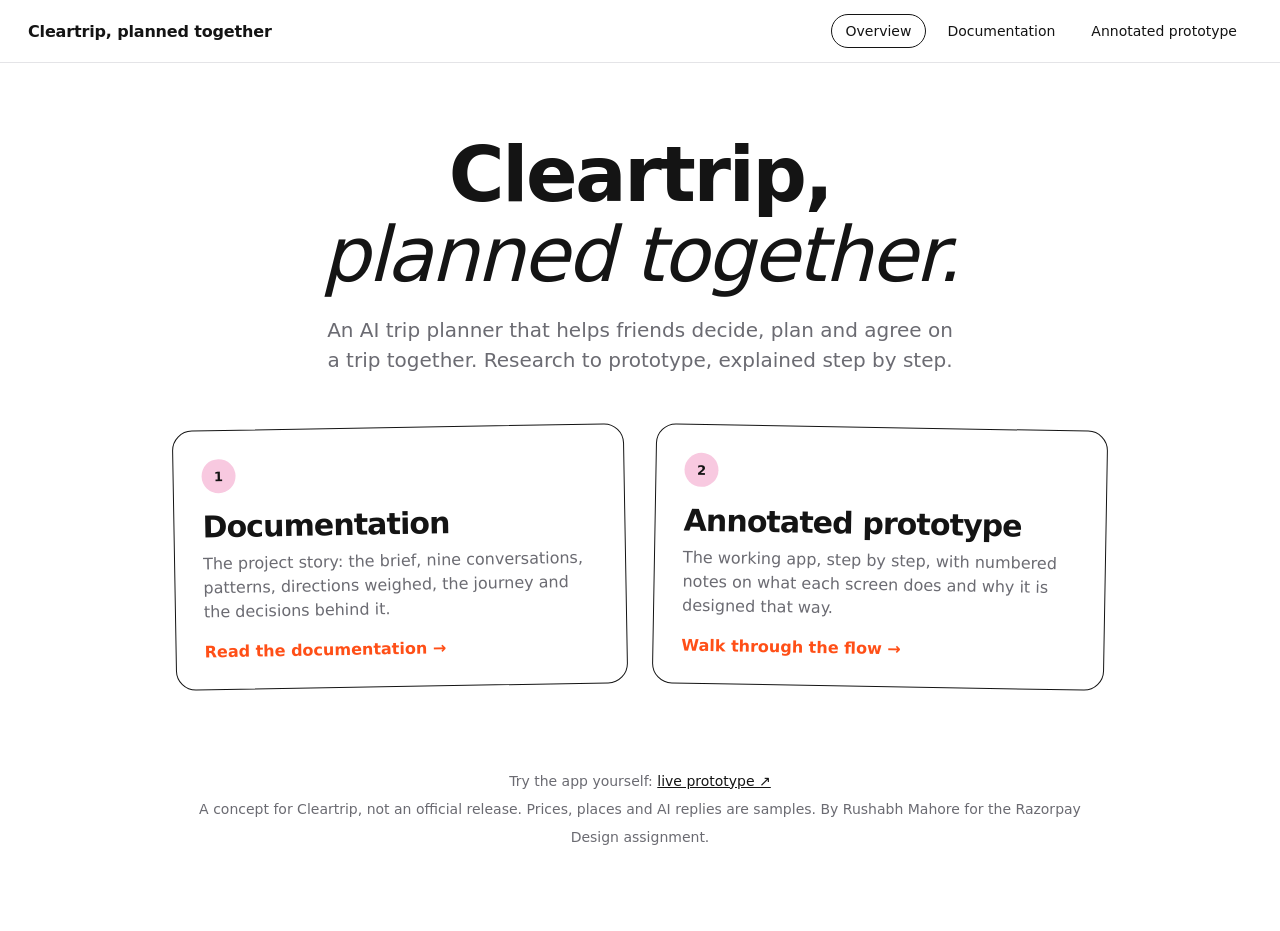
==== index.html @ 8ec3cefd "Presentation: documentation and annotated prototype Co-Authored-By: Claude Sonnet 5.5 <noreply@anthr" ====
<!doctype html>
<html lang="en"><head><meta charset="utf-8"><meta name="viewport" content="width=device-width,initial-scale=1">
<title>Cleartrip, planned together · Presentation</title><link rel="stylesheet" href="style.css"></head>
<body>
<header class="top"><b>Cleartrip, planned together</b><nav><a class="on" href="index.html">Overview</a><a href="docs.html">Documentation</a><a href="prototype.html">Annotated prototype</a></nav></header>
<section class="hero"><h1>Cleartrip,<em>planned together.</em></h1>
<p>An AI trip planner that helps friends decide, plan and agree on a trip together. Research to prototype, explained step by step.</p></section>
<section class="cards">
<a class="card" href="docs.html"><span class="n">1</span><h2>Documentation</h2><p>The project story: the brief, nine conversations, patterns, directions weighed, the journey and the decisions behind it.</p><span class="go">Read the documentation →</span></a>
<a class="card" href="prototype.html"><span class="n">2</span><h2>Annotated prototype</h2><p>The working app, step by step, with numbered notes on what each screen does and why it is designed that way.</p><span class="go">Walk through the flow →</span></a>
</section>
<p class="links">Try the app yourself: <a href="https://rushabhm-blip.github.io/Cleartrip_ai_agent/">live prototype ↗</a><br>A concept for Cleartrip, not an official release. Prices, places and AI replies are samples. By Rushabh Mahore for the Razorpay Design assignment.</p>
</body></html>
---- style.css ----
:root{--ink:#141414;--grey:#6b6b72;--line:#e4e4e7;--orange:#ff4f17;--peach:#ffe1d4;--pink:#f8c9e0;--cream:#fff7f0}
*{box-sizing:border-box}html{scroll-behavior:smooth}
body{margin:0;font-family:"Google Sans","Google Sans Flex","Inter",system-ui,-apple-system,Segoe UI,Roboto,sans-serif;color:var(--ink);background:#fff;-webkit-font-smoothing:antialiased}
a{color:inherit}
.top{display:flex;align-items:center;justify-content:space-between;gap:16px;padding:14px 28px;border-bottom:1px solid var(--line);position:sticky;top:0;background:rgba(255,255,255,.92);backdrop-filter:blur(8px);z-index:20}
.top b{font-weight:700;letter-spacing:-.01em}.top nav{display:flex;gap:6px;flex-wrap:wrap}
.top nav a{text-decoration:none;font-size:14px;font-weight:500;padding:8px 14px;border-radius:99px;border:1px solid transparent}
.top nav a:hover{background:var(--cream)}.top nav a.on{border-color:var(--ink)}
h1,h2{letter-spacing:-.03em;margin:0}
em{font-style:italic;font-weight:300}
.hero{max-width:980px;margin:0 auto;padding:72px 24px 24px;text-align:center}
.hero h1{font-size:clamp(40px,7vw,76px);line-height:1.05;font-weight:700}.hero h1 em{display:block}
.hero p{font-size:20px;font-weight:300;color:var(--grey);max-width:640px;margin:20px auto 0;line-height:1.5}
.cards{max-width:980px;margin:28px auto 80px;padding:0 24px;display:grid;grid-template-columns:1fr 1fr;gap:28px}
.card{display:block;text-decoration:none;border:1.3px solid var(--ink);border-radius:20px;padding:28px;background:#fff;transition:transform .2s}
.card:nth-child(1){transform:rotate(-1deg)}.card:nth-child(2){transform:rotate(1deg)}.card:hover{transform:rotate(0) translateY(-4px)}
.card .n{display:inline-grid;place-items:center;width:34px;height:34px;border-radius:50%;background:var(--pink);font-weight:700;font-size:13px}
.card h2{font-size:30px;margin:16px 0 8px}.card p{margin:0;color:var(--grey);font-weight:300;line-height:1.5}
.card .go{display:inline-block;margin-top:18px;font-weight:600;color:var(--orange)}
.links{max-width:980px;margin:0 auto 80px;padding:0 24px;text-align:center;color:var(--grey);font-size:14px;line-height:2}
.links a{color:var(--ink);font-weight:500}
@media(max-width:700px){.cards{grid-template-columns:1fr}}
/* docs */
.docs{max-width:1198px;margin:0 auto}.docs img{display:block;width:100%;height:auto}
.toc{position:fixed;right:18px;top:80px;display:flex;flex-direction:column;gap:6px;z-index:10}
.toc a{width:12px;height:12px;border-radius:50%;background:var(--line);text-decoration:none;font-size:0;position:relative}
.toc a:hover{background:var(--orange)}.toc a:hover::after{content:attr(data-t);position:absolute;right:20px;top:-6px;background:var(--ink);color:#fff;font-size:12px;padding:4px 10px;border-radius:99px;white-space:nowrap}
@media(max-width:1300px){.toc{display:none}}
/* prototype */
.pp{display:grid;grid-template-columns:230px minmax(0,1fr) 340px;gap:0;min-height:calc(100vh - 57px)}
.rail{border-right:1px solid var(--line);padding:18px 12px;position:sticky;top:57px;align-self:start;max-height:calc(100vh - 57px);overflow:auto}
.rail h3{font-size:11px;letter-spacing:.14em;color:var(--grey);margin:16px 10px 8px;font-weight:600}.rail h3:first-child{margin-top:0}
.rail button{display:flex;gap:10px;align-items:center;width:100%;text-align:left;background:none;border:0;font:inherit;font-size:14px;padding:8px 10px;border-radius:10px;cursor:pointer;color:var(--ink)}
.rail button i{font-style:normal;display:grid;place-items:center;flex:0 0 24px;height:24px;border-radius:50%;background:var(--line);font-size:11px;font-weight:700}
.rail button:hover{background:var(--cream)}.rail button.on{background:var(--peach)}.rail button.on i{background:var(--pink)}
.stagewrap{padding:20px 22px 60px;background:#fafafa;min-width:0}
.bar{display:flex;align-items:center;gap:10px;margin-bottom:14px;flex-wrap:wrap}
.bar .seg{display:inline-flex;border:1px solid var(--line);border-radius:99px;overflow:hidden;background:#fff}
.bar .seg button{border:0;background:none;font:inherit;font-size:13px;padding:7px 14px;cursor:pointer}.bar .seg button.on{background:var(--ink);color:#fff}
.bar a{font-size:13px;font-weight:600;color:var(--orange);text-decoration:none;margin-left:auto}
.stage{position:relative;background:#fff;border:1px solid var(--line);border-radius:14px;overflow:hidden;box-shadow:0 14px 36px -14px rgba(0,0,0,.18);margin:0 auto}
.stage .scaler{position:absolute;left:0;top:0;transform-origin:0 0}
.stage iframe{border:0;display:block;background:#fff}
.pins{position:absolute;left:0;top:0;pointer-events:none}
.pin{position:absolute;pointer-events:auto;transform:translate(-50%,-50%);width:36px;height:36px;border-radius:50%;background:var(--pink);border:3px solid #fff;box-shadow:0 2px 8px rgba(0,0,0,.25);font:700 15px/30px inherit;font-family:inherit;text-align:center;cursor:pointer;color:var(--ink)}
.pin.on{background:var(--orange);color:#fff}
.notes{border-left:1px solid var(--line);padding:22px 22px 60px;position:sticky;top:57px;align-self:start;max-height:calc(100vh - 57px);overflow:auto}
.tag{display:inline-block;font-size:11px;font-weight:700;letter-spacing:.12em;padding:5px 11px;border-radius:99px;background:var(--cream);color:#b4421b}
.notes h2{font-size:27px;line-height:1.15;margin:12px 0 14px}
.notes h4{font-size:11px;letter-spacing:.14em;color:var(--grey);margin:20px 0 6px;font-weight:600}
.notes p{margin:0;font-size:15.5px;line-height:1.55;font-weight:300}
.notes ol{list-style:none;margin:0;padding:0}.notes ol li{display:flex;gap:10px;align-items:flex-start;padding:9px 10px;border-radius:12px;font-size:14.5px;line-height:1.45;font-weight:300;cursor:pointer}
.notes ol li b{flex:0 0 26px;height:26px;border-radius:50%;background:var(--pink);display:grid;place-items:center;font-size:12px;font-weight:700}
.notes ol li.on{background:var(--cream)}.notes ol li.on b{background:var(--orange);color:#fff}
.nav2{display:flex;gap:8px;margin-top:26px}.nav2 button{flex:1;font:inherit;font-weight:600;padding:11px;border-radius:12px;border:1px solid var(--ink);background:#fff;cursor:pointer}
.nav2 button.p{background:var(--ink);color:#fff}
.hint{font-size:12.5px;color:var(--grey);margin-top:14px;line-height:1.5}
@media(max-width:1180px){.pp{grid-template-columns:1fr}.rail,.notes{position:static;max-height:none;border:0}.rail{display:flex;flex-wrap:wrap;gap:6px;border-bottom:1px solid var(--line)}.rail h3{display:none}.rail button{width:auto}}
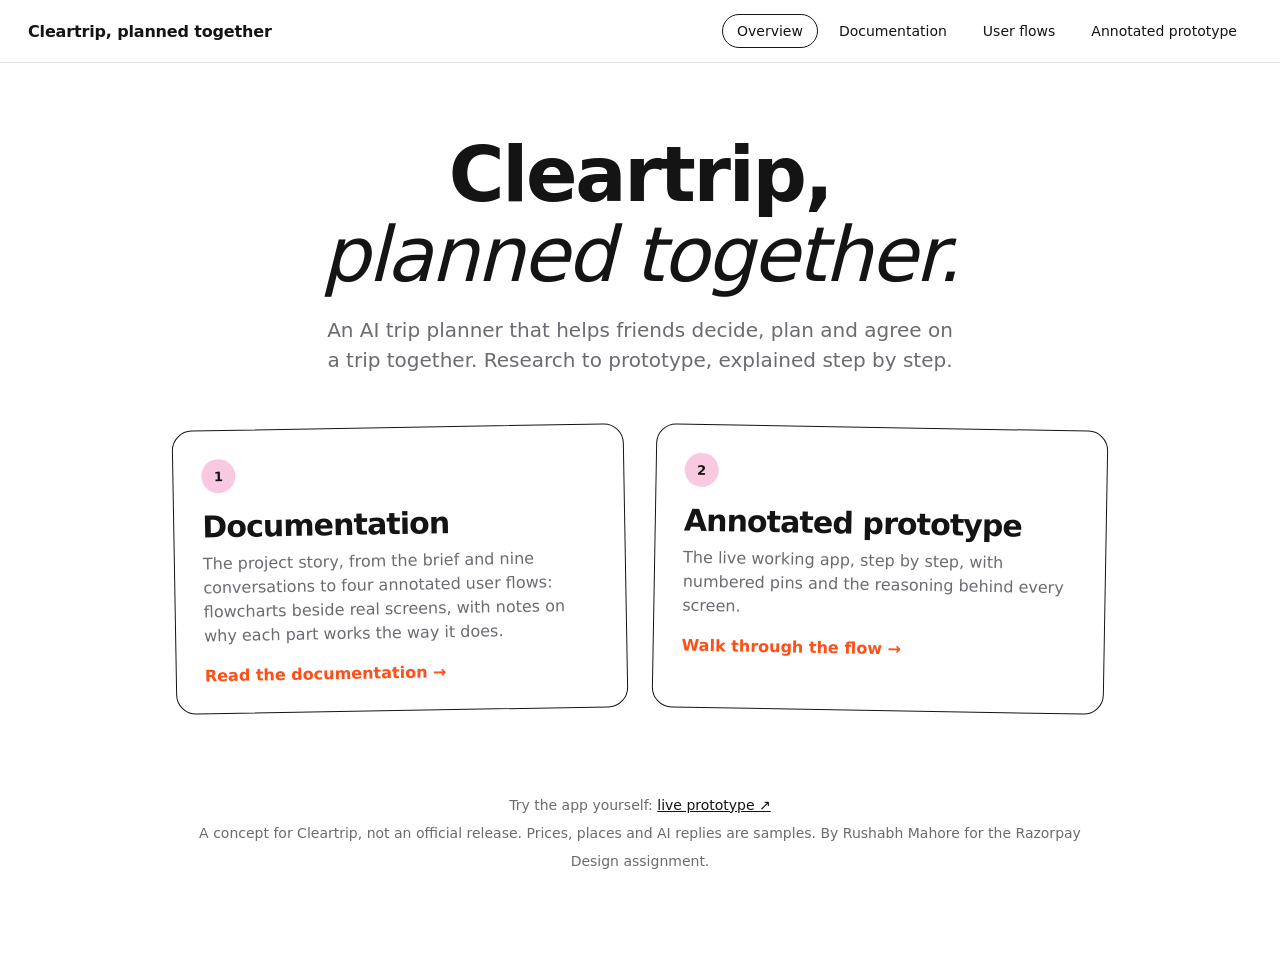
==== commit 61f3fb14: "Add annotated user flows in the documentation; renumber sections Co-Authored-By: Claude Sonnet 5.5 <" ====
--- a/index.html
+++ b/index.html
@@ -2,12 +2,12 @@
 <html lang="en"><head><meta charset="utf-8"><meta name="viewport" content="width=device-width,initial-scale=1">
 <title>Cleartrip, planned together · Presentation</title><link rel="stylesheet" href="style.css"></head>
 <body>
-<header class="top"><b>Cleartrip, planned together</b><nav><a class="on" href="index.html">Overview</a><a href="docs.html">Documentation</a><a href="prototype.html">Annotated prototype</a></nav></header>
+<header class="top"><b>Cleartrip, planned together</b><nav><a class="on" href="index.html">Overview</a><a href="docs.html">Documentation</a><a href="docs.html#09-plan-together">User flows</a><a href="prototype.html">Annotated prototype</a></nav></header>
 <section class="hero"><h1>Cleartrip,<em>planned together.</em></h1>
 <p>An AI trip planner that helps friends decide, plan and agree on a trip together. Research to prototype, explained step by step.</p></section>
 <section class="cards">
-<a class="card" href="docs.html"><span class="n">1</span><h2>Documentation</h2><p>The project story: the brief, nine conversations, patterns, directions weighed, the journey and the decisions behind it.</p><span class="go">Read the documentation →</span></a>
-<a class="card" href="prototype.html"><span class="n">2</span><h2>Annotated prototype</h2><p>The working app, step by step, with numbered notes on what each screen does and why it is designed that way.</p><span class="go">Walk through the flow →</span></a>
+<a class="card" href="docs.html"><span class="n">1</span><h2>Documentation</h2><p>The project story, from the brief and nine conversations to four annotated user flows: flowcharts beside real screens, with notes on why each part works the way it does.</p><span class="go">Read the documentation →</span></a>
+<a class="card" href="prototype.html"><span class="n">2</span><h2>Annotated prototype</h2><p>The live working app, step by step, with numbered pins and the reasoning behind every screen.</p><span class="go">Walk through the flow →</span></a>
 </section>
 <p class="links">Try the app yourself: <a href="https://rushabhm-blip.github.io/Cleartrip_ai_agent/">live prototype ↗</a><br>A concept for Cleartrip, not an official release. Prices, places and AI replies are samples. By Rushabh Mahore for the Razorpay Design assignment.</p>
 </body></html>
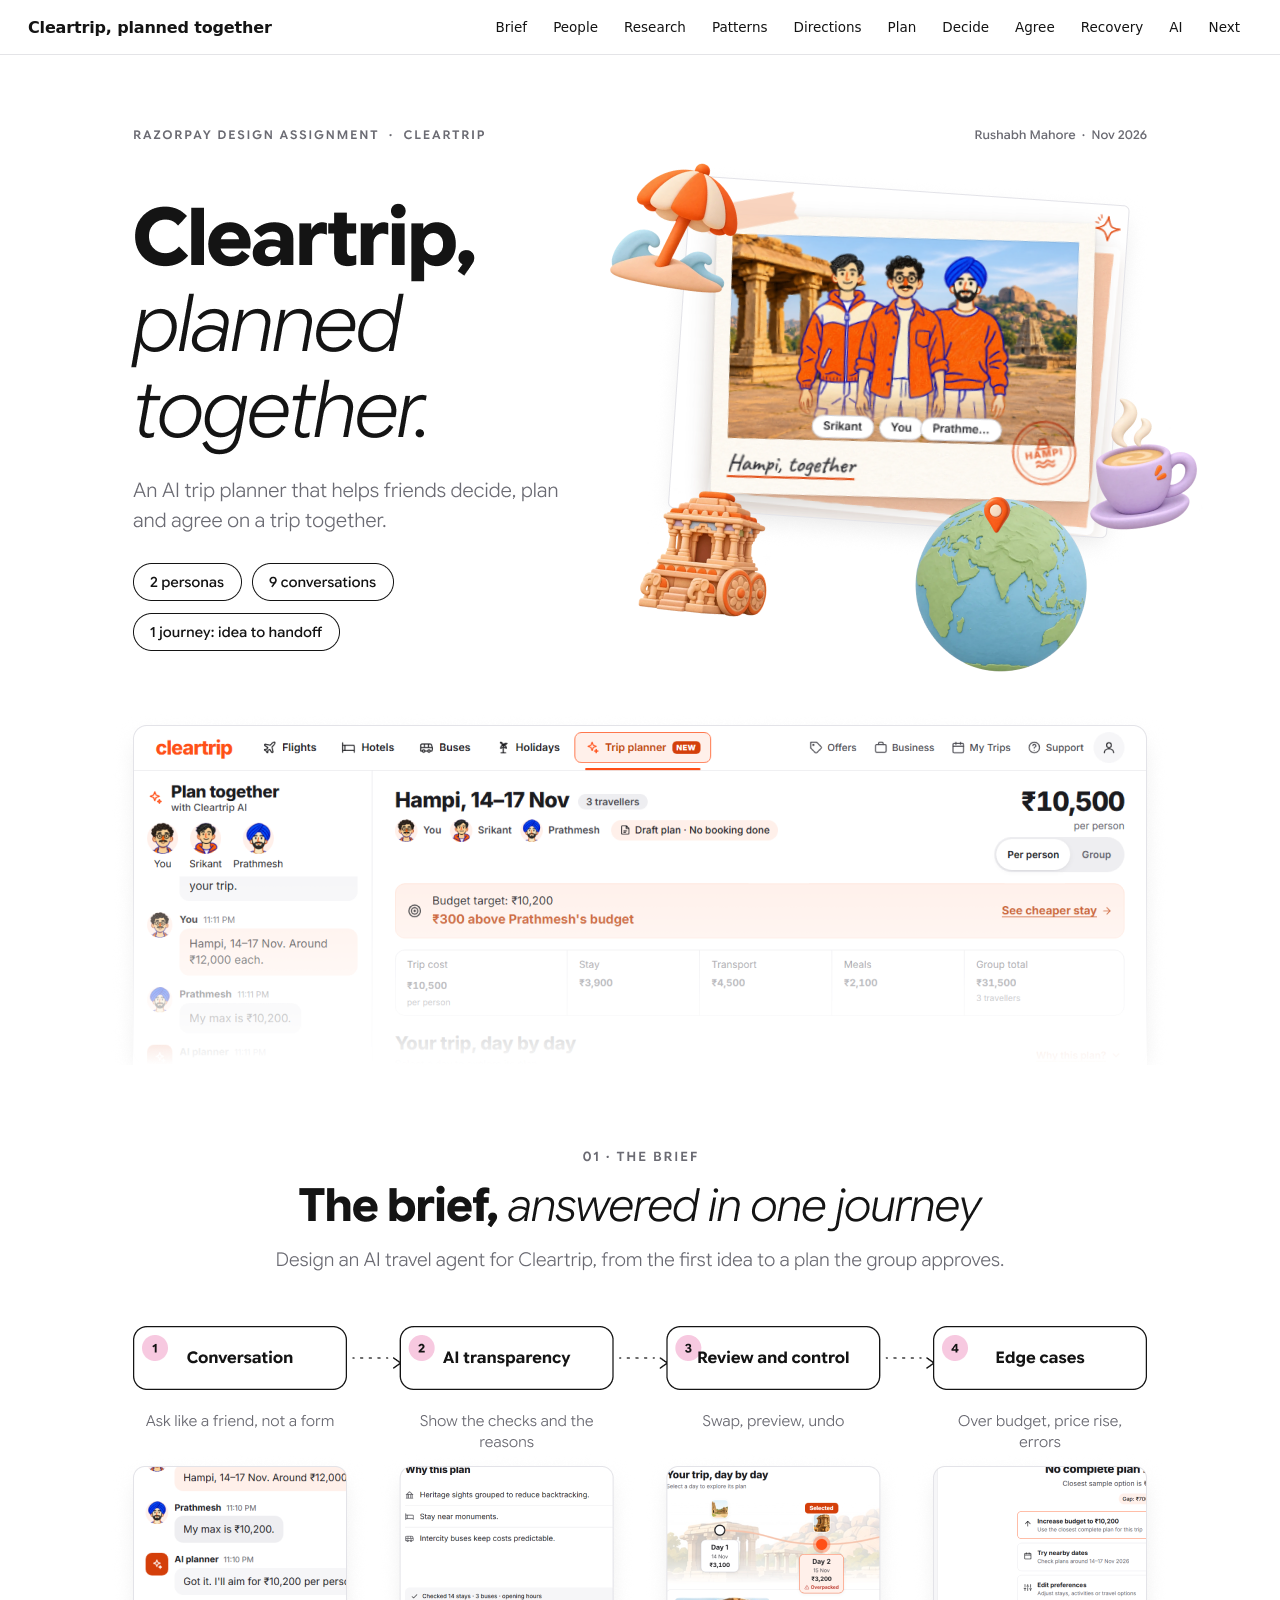
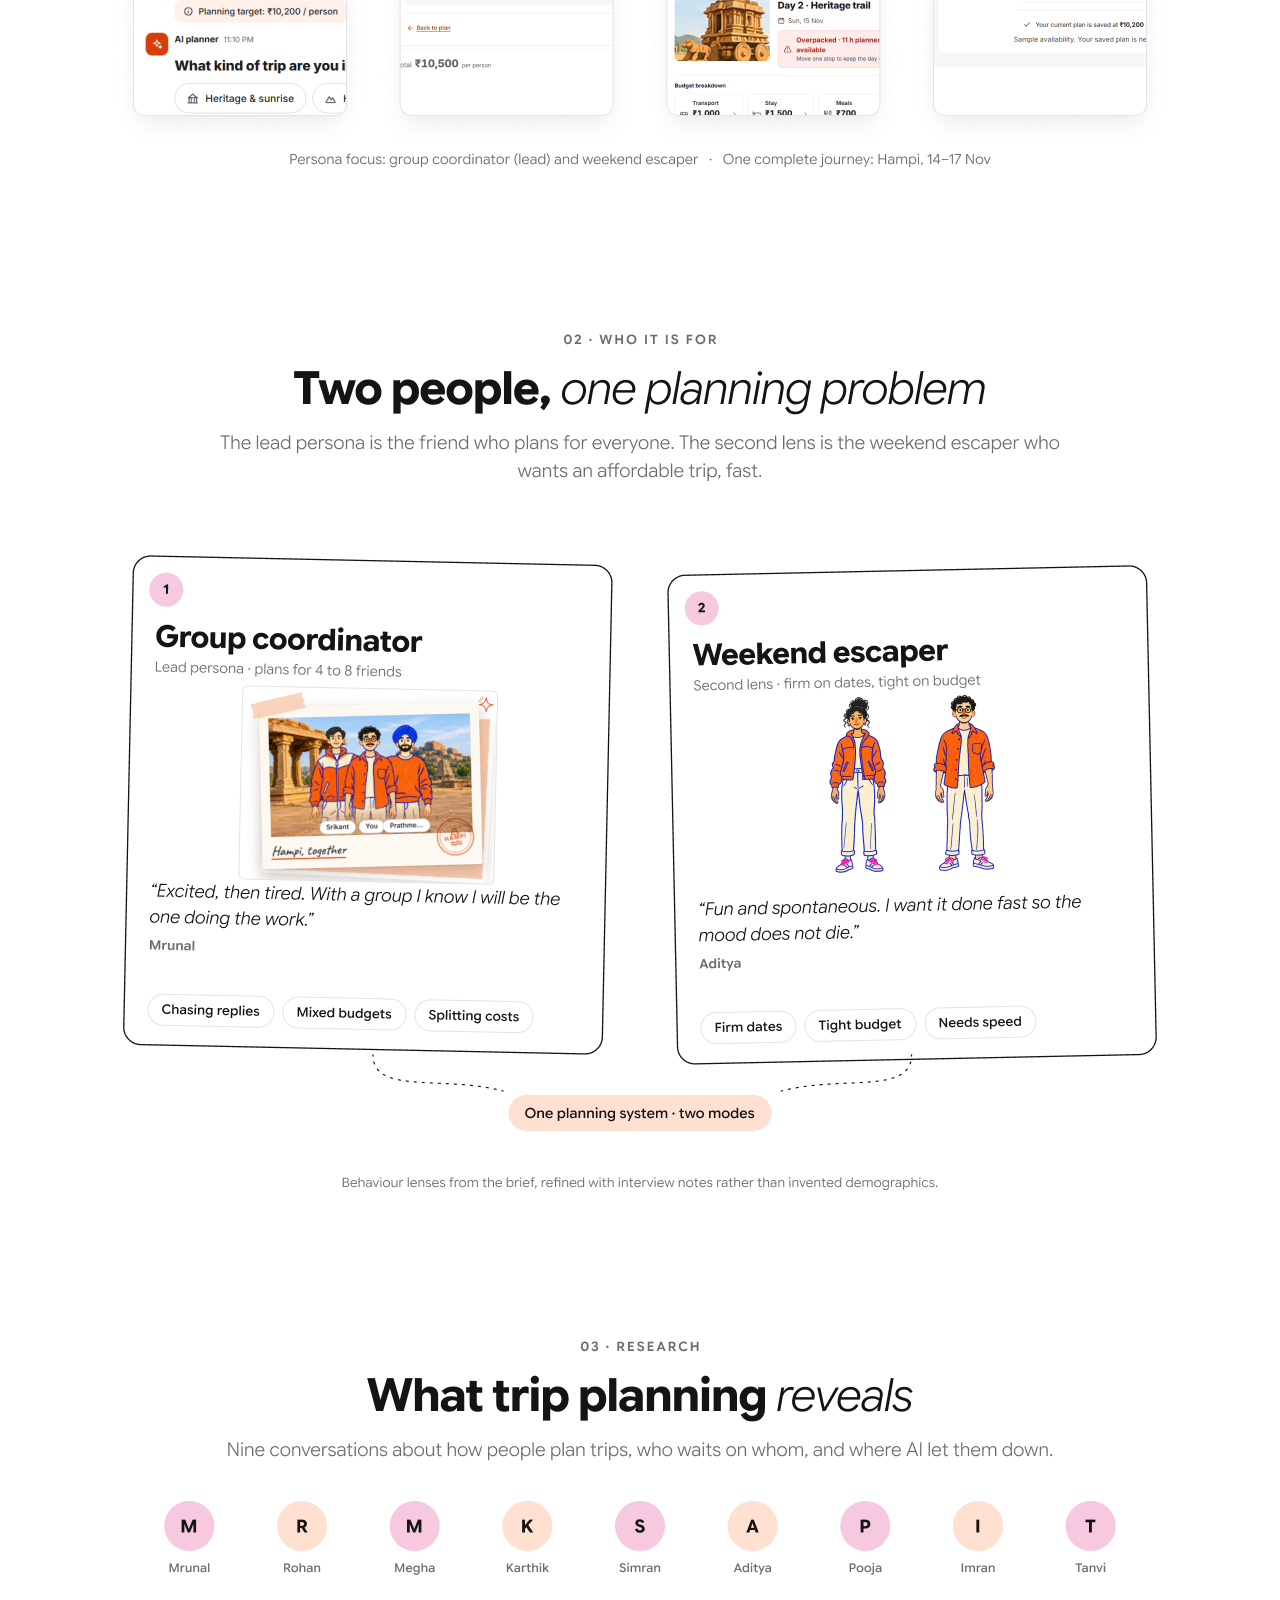
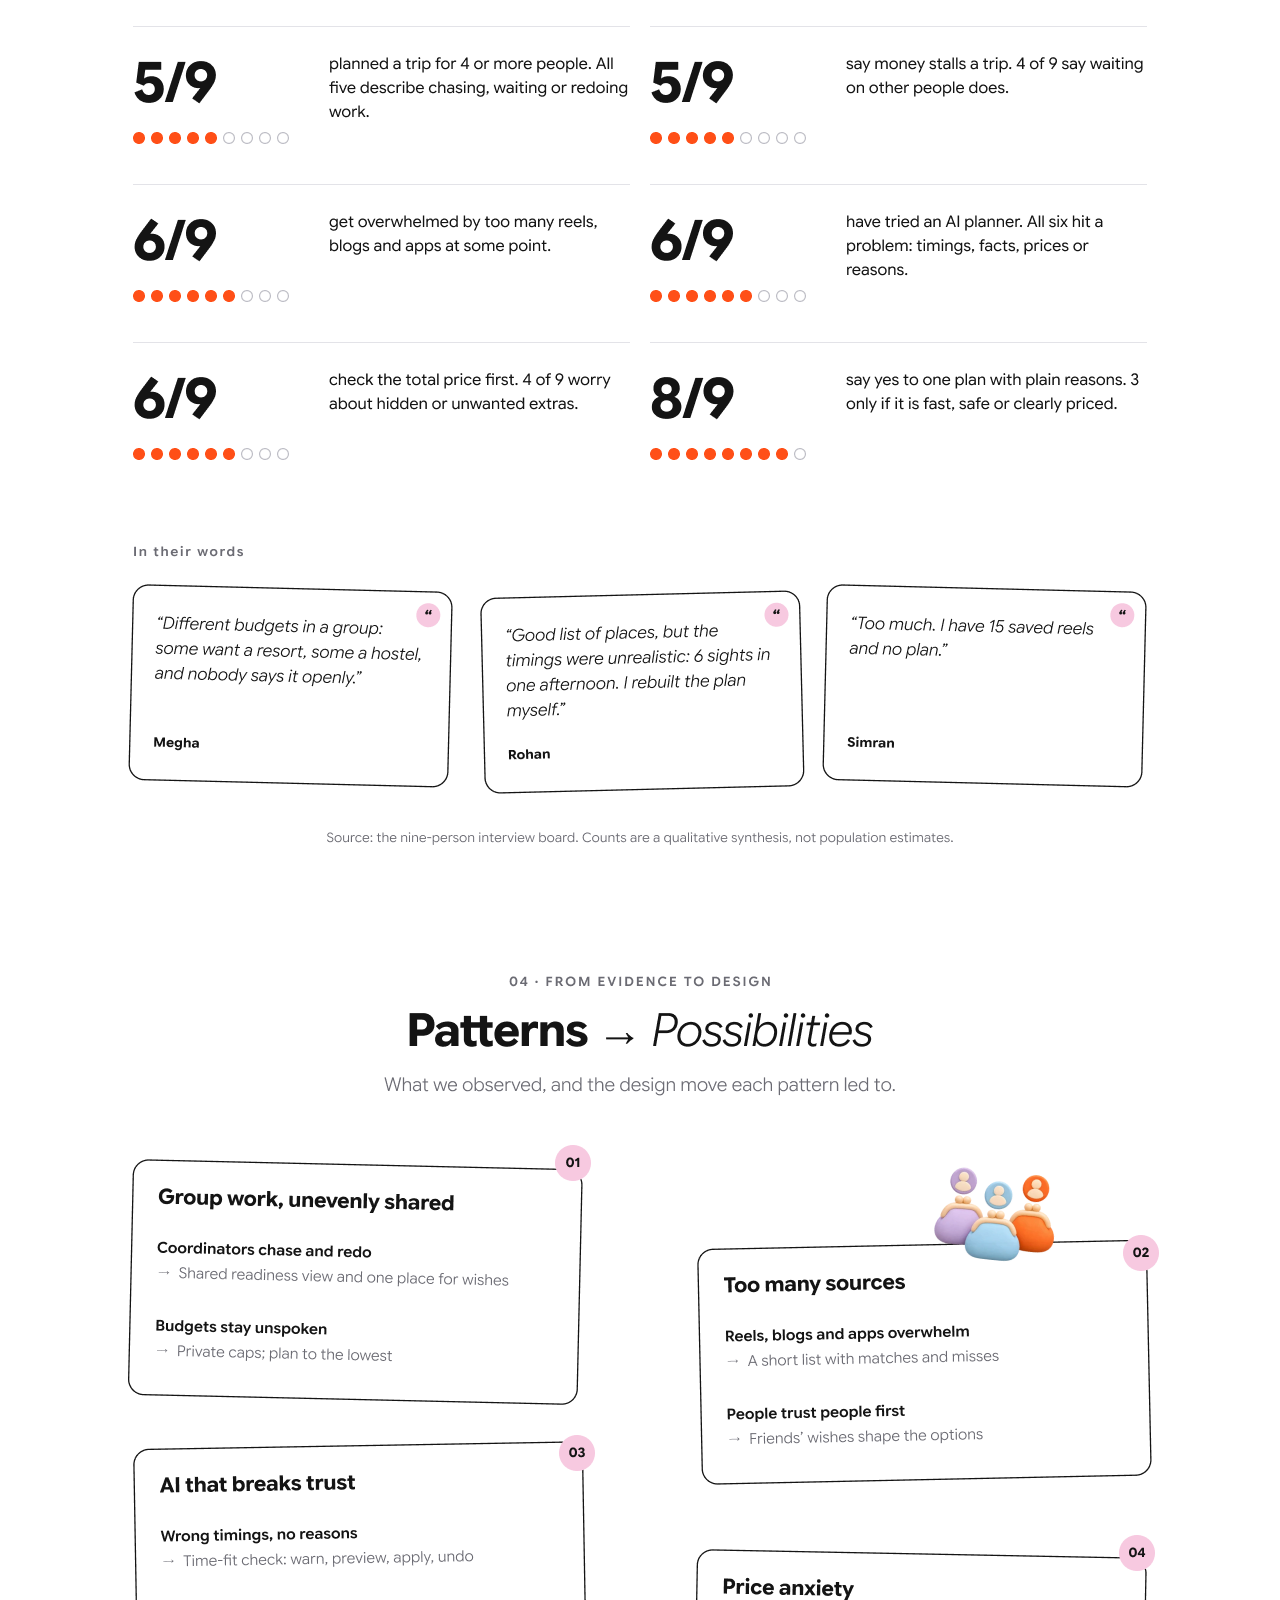
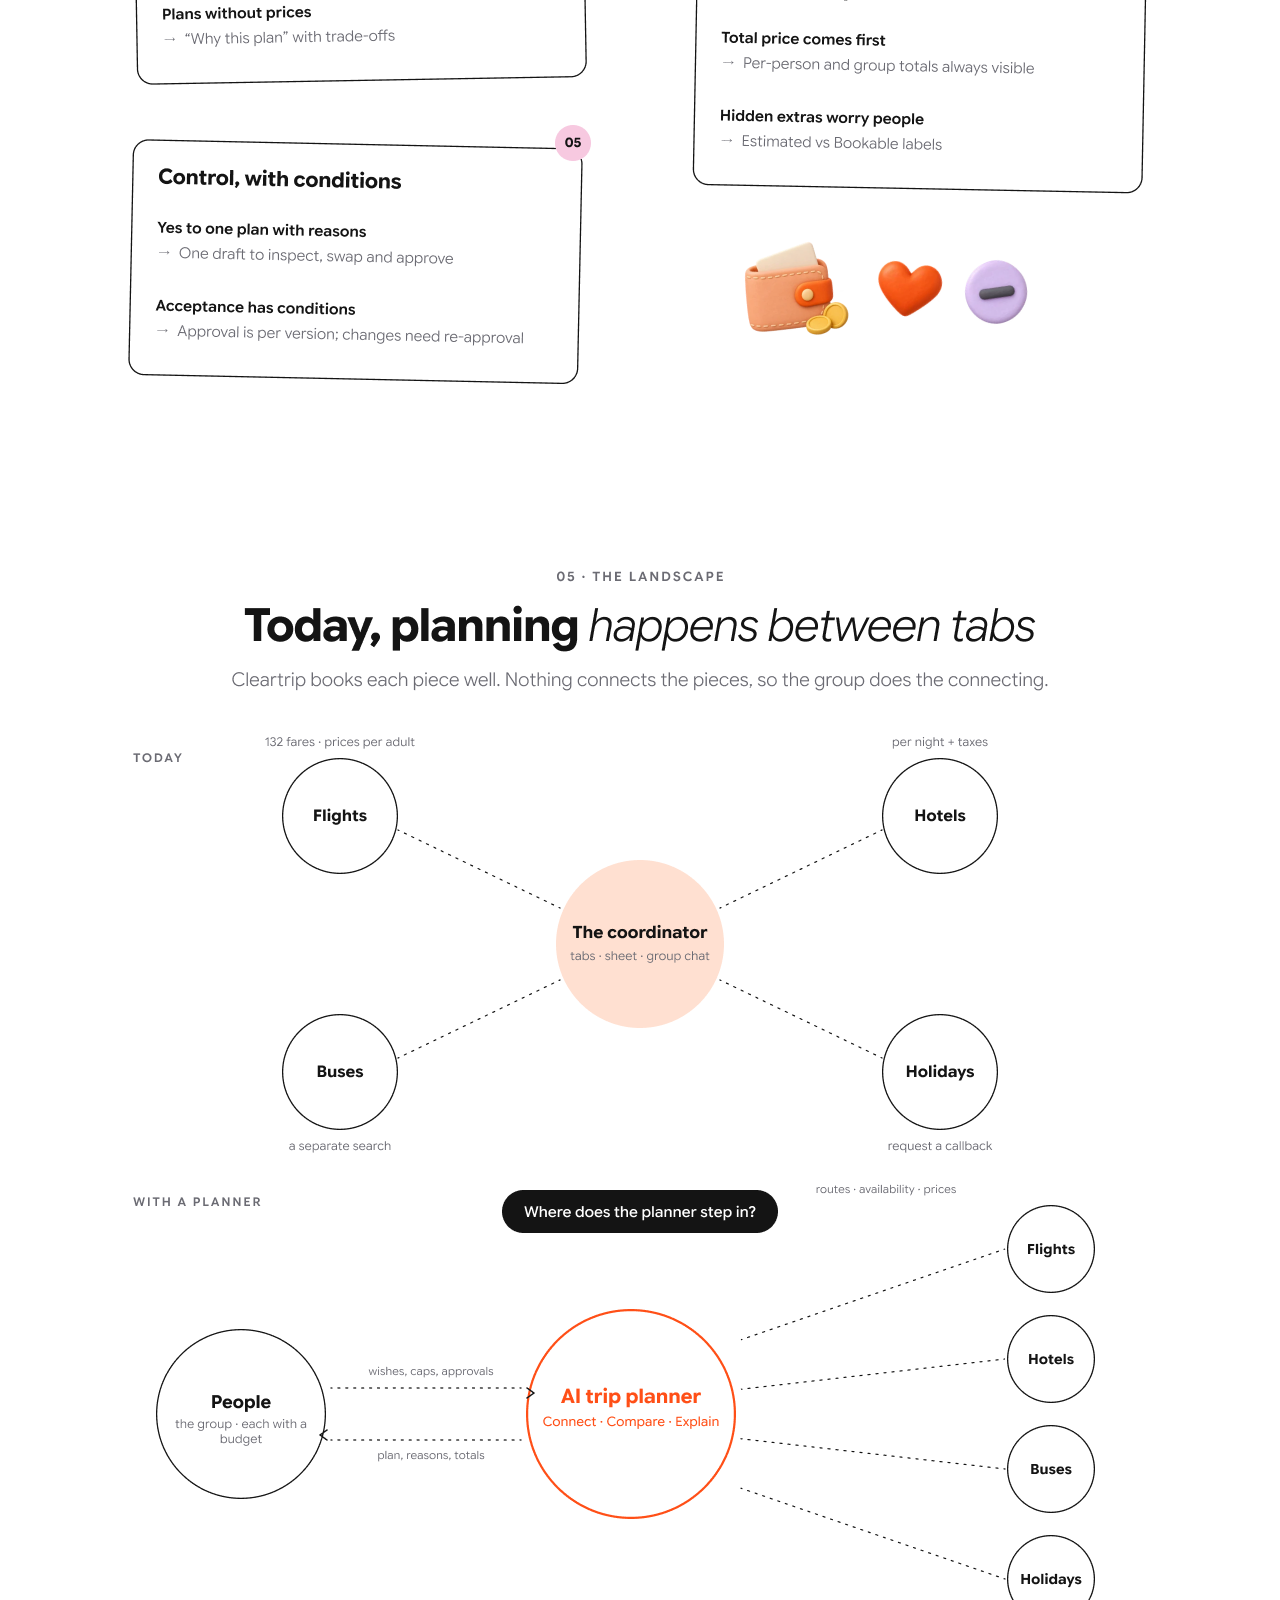
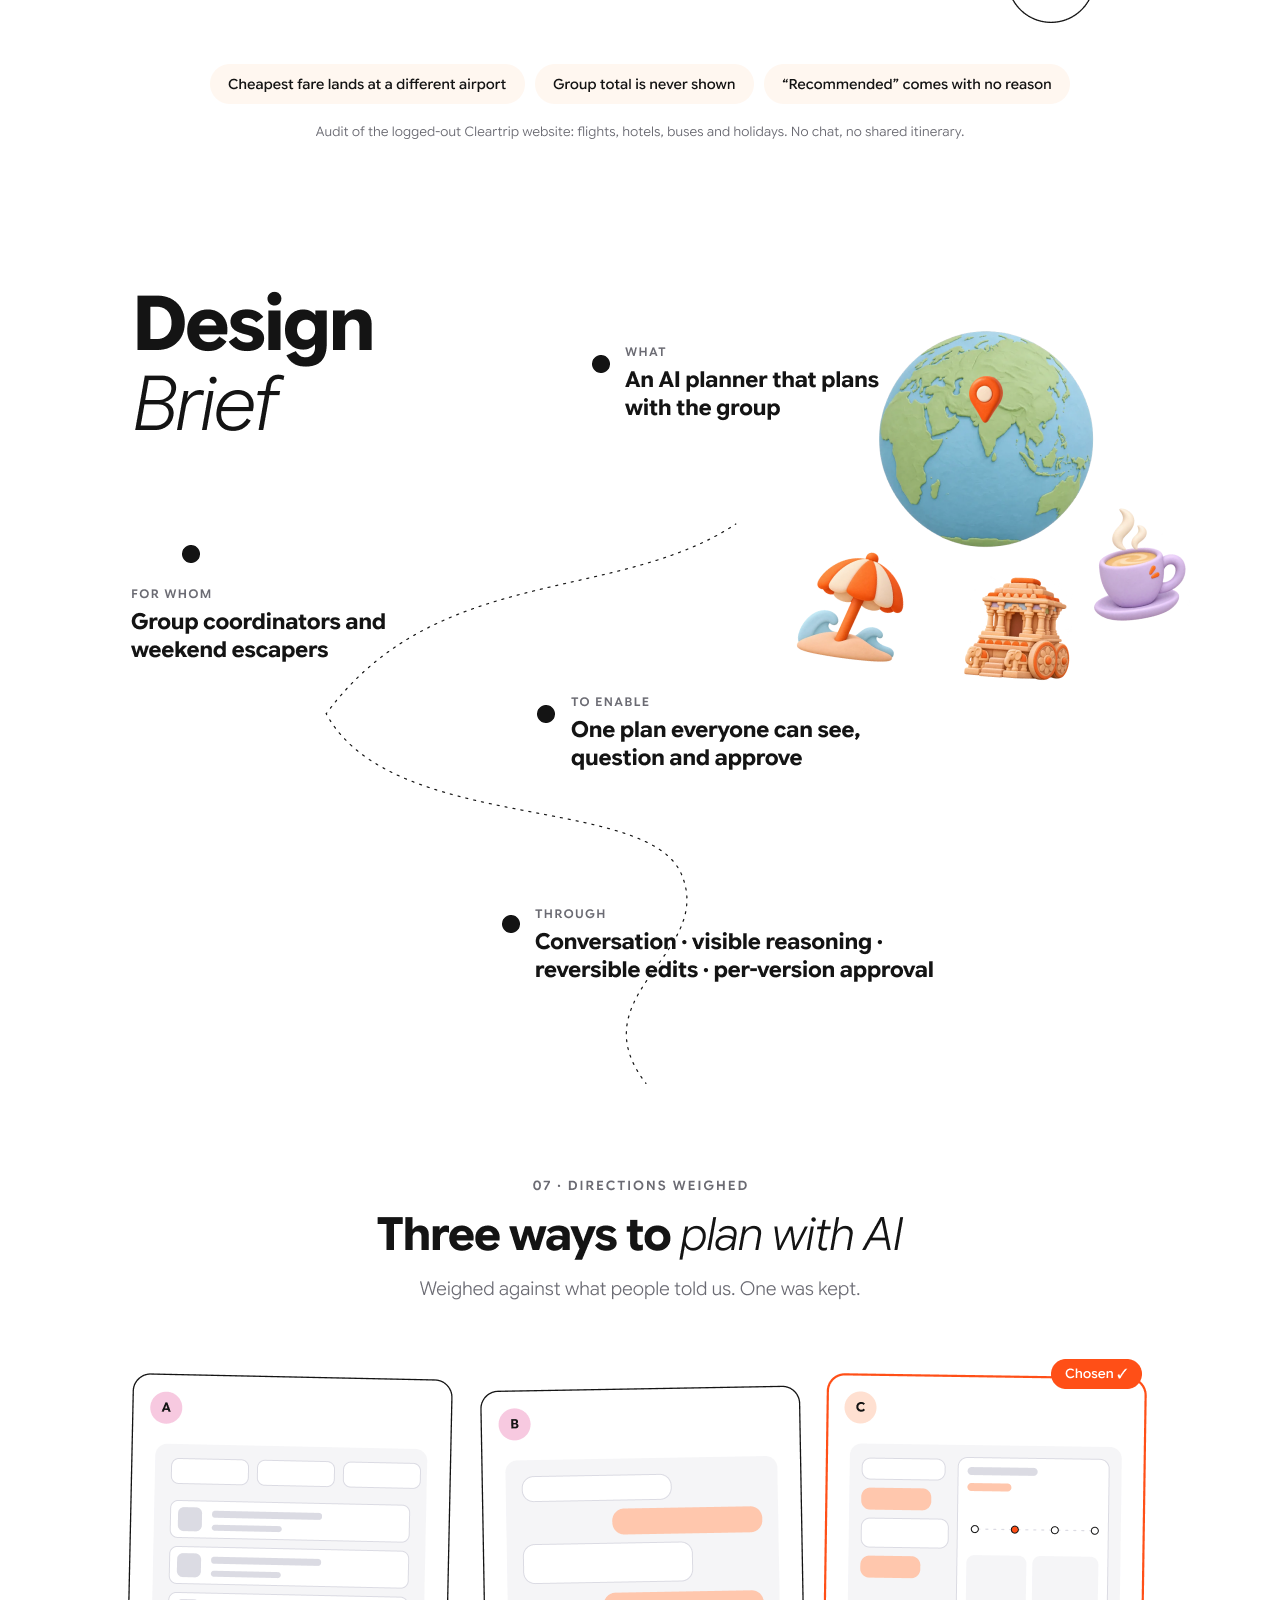
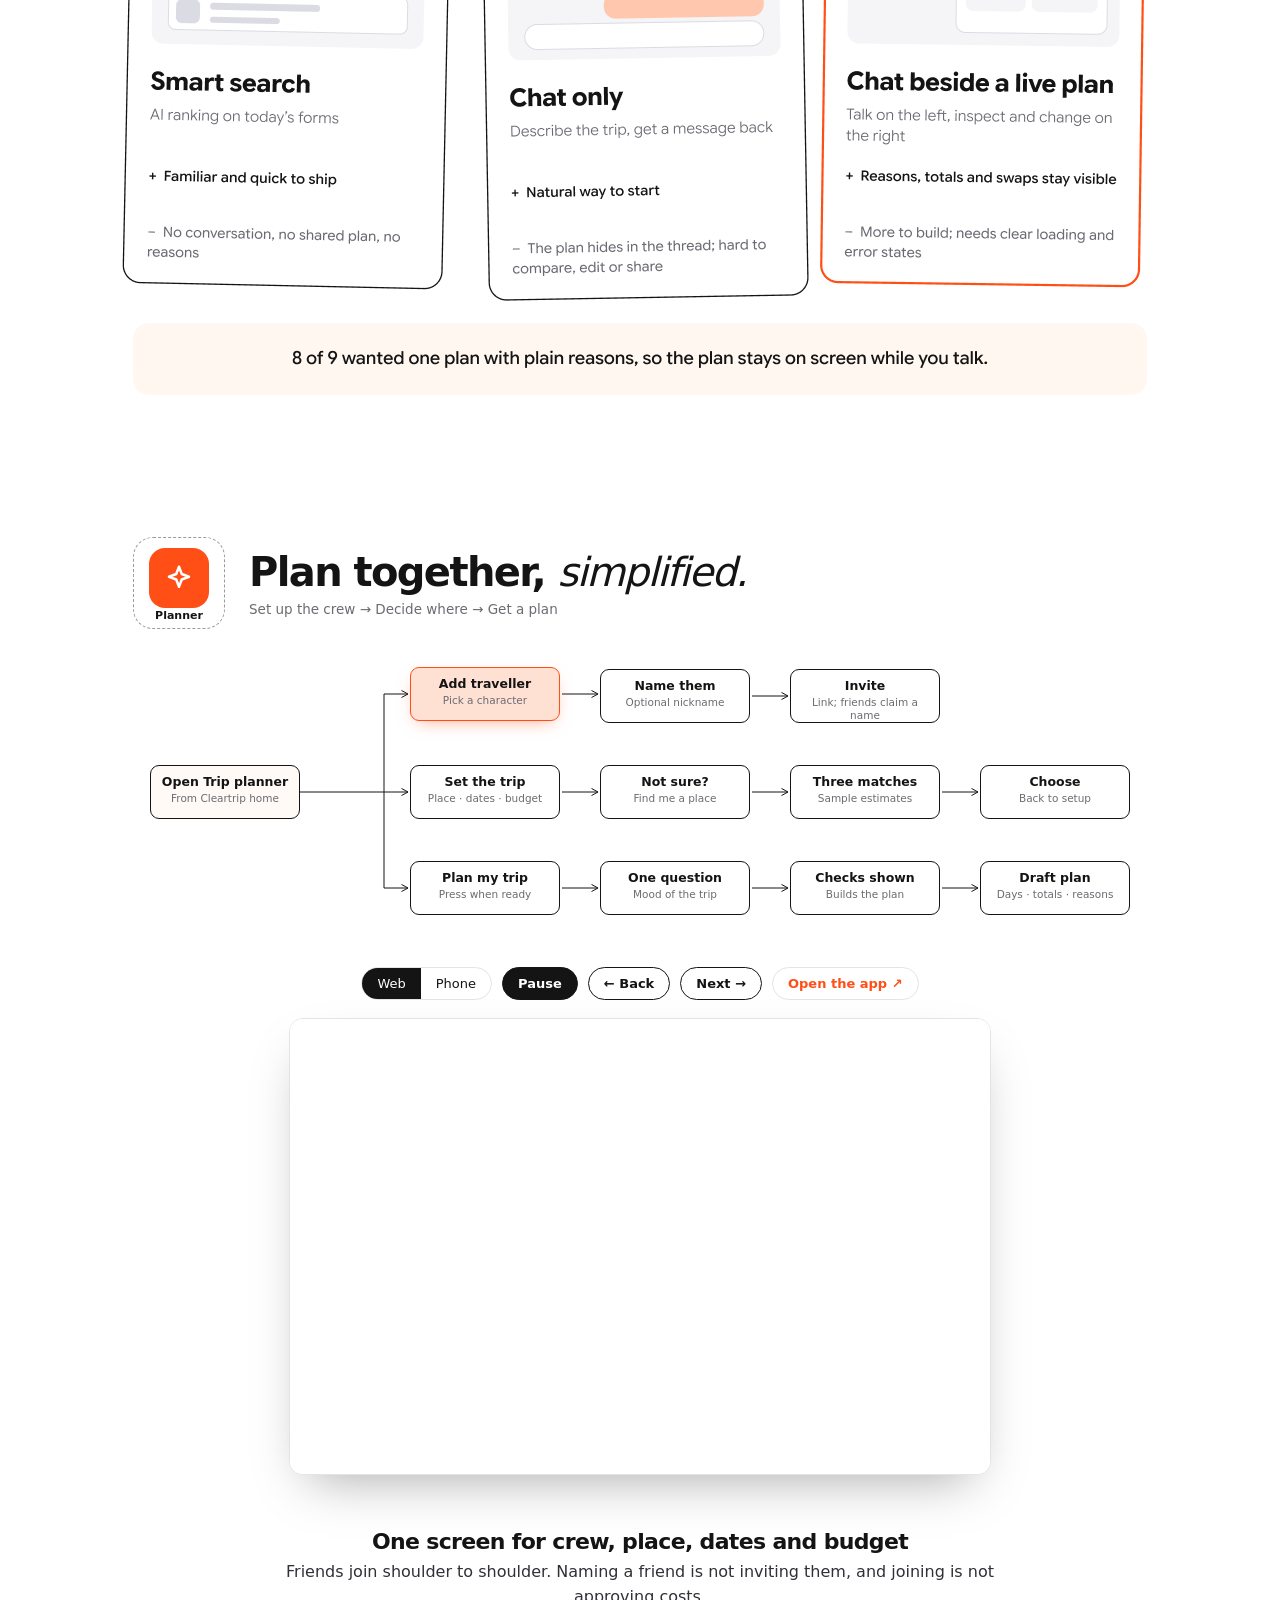
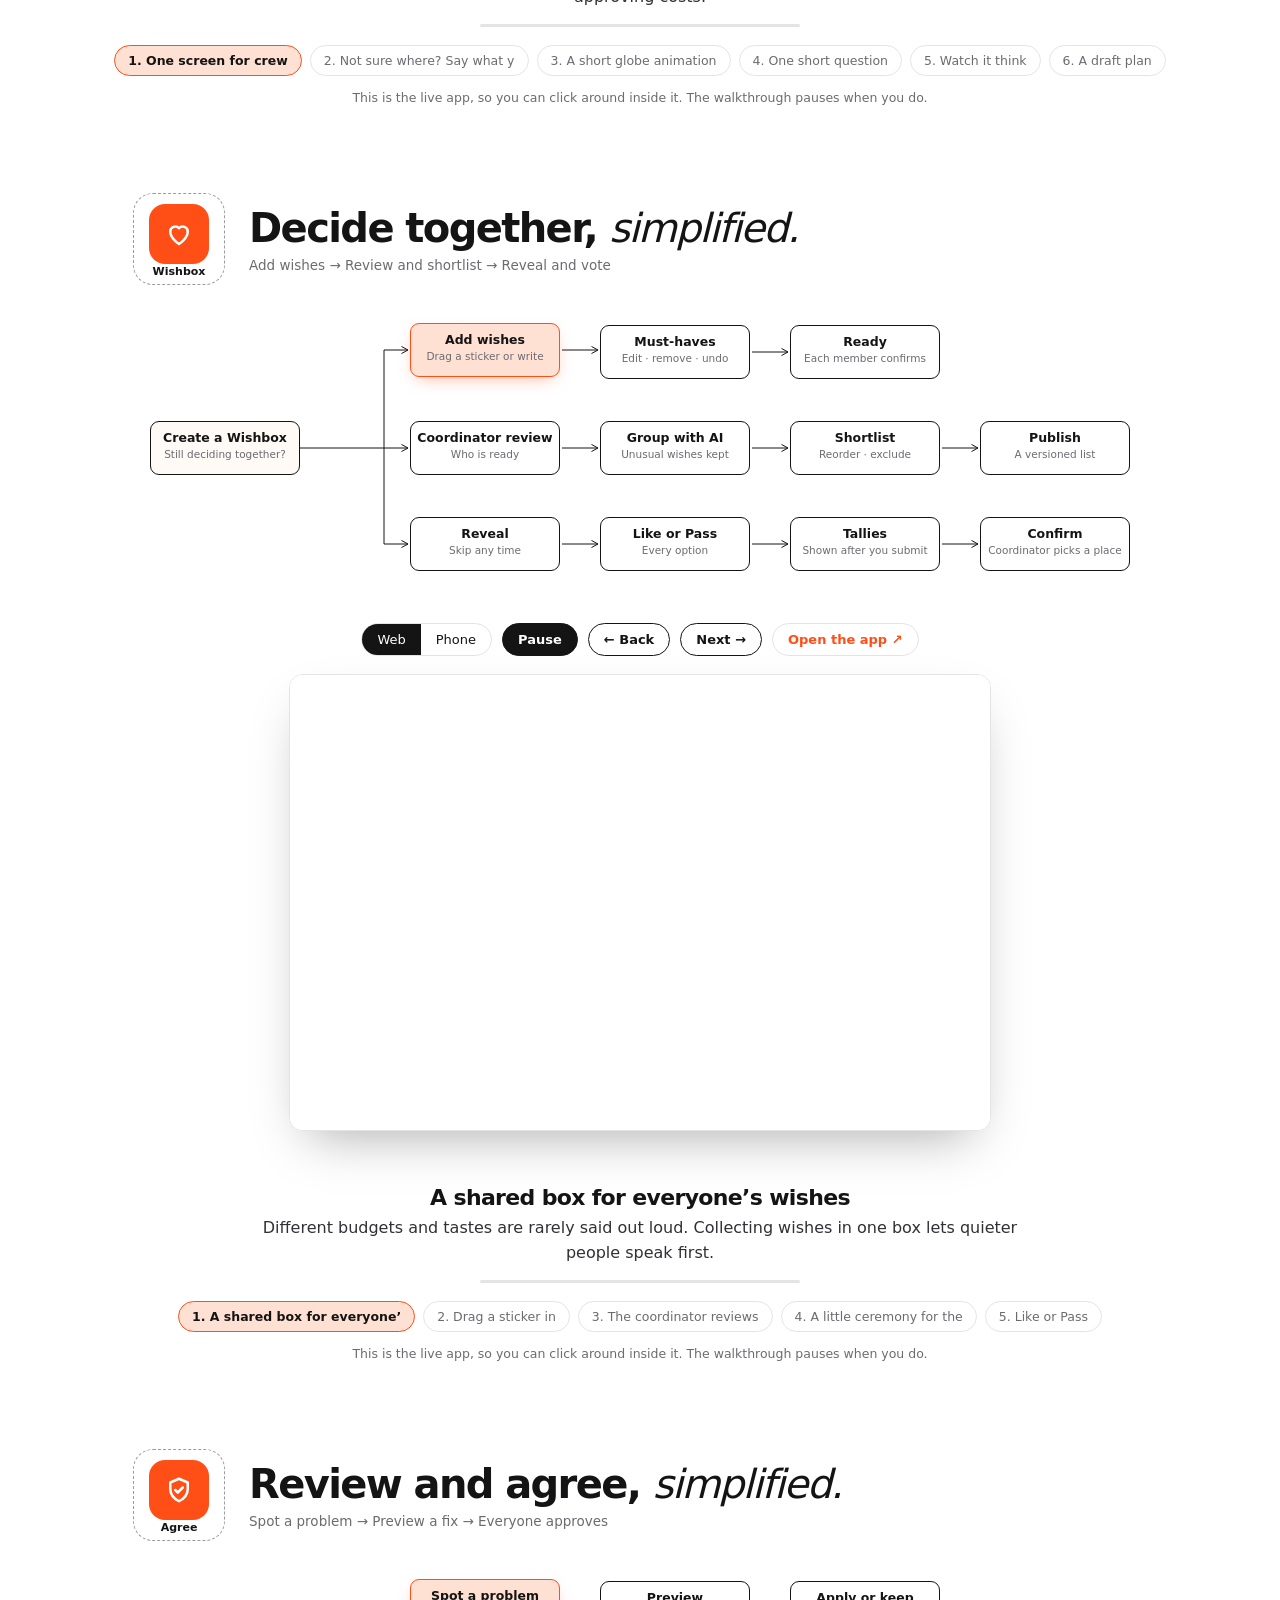
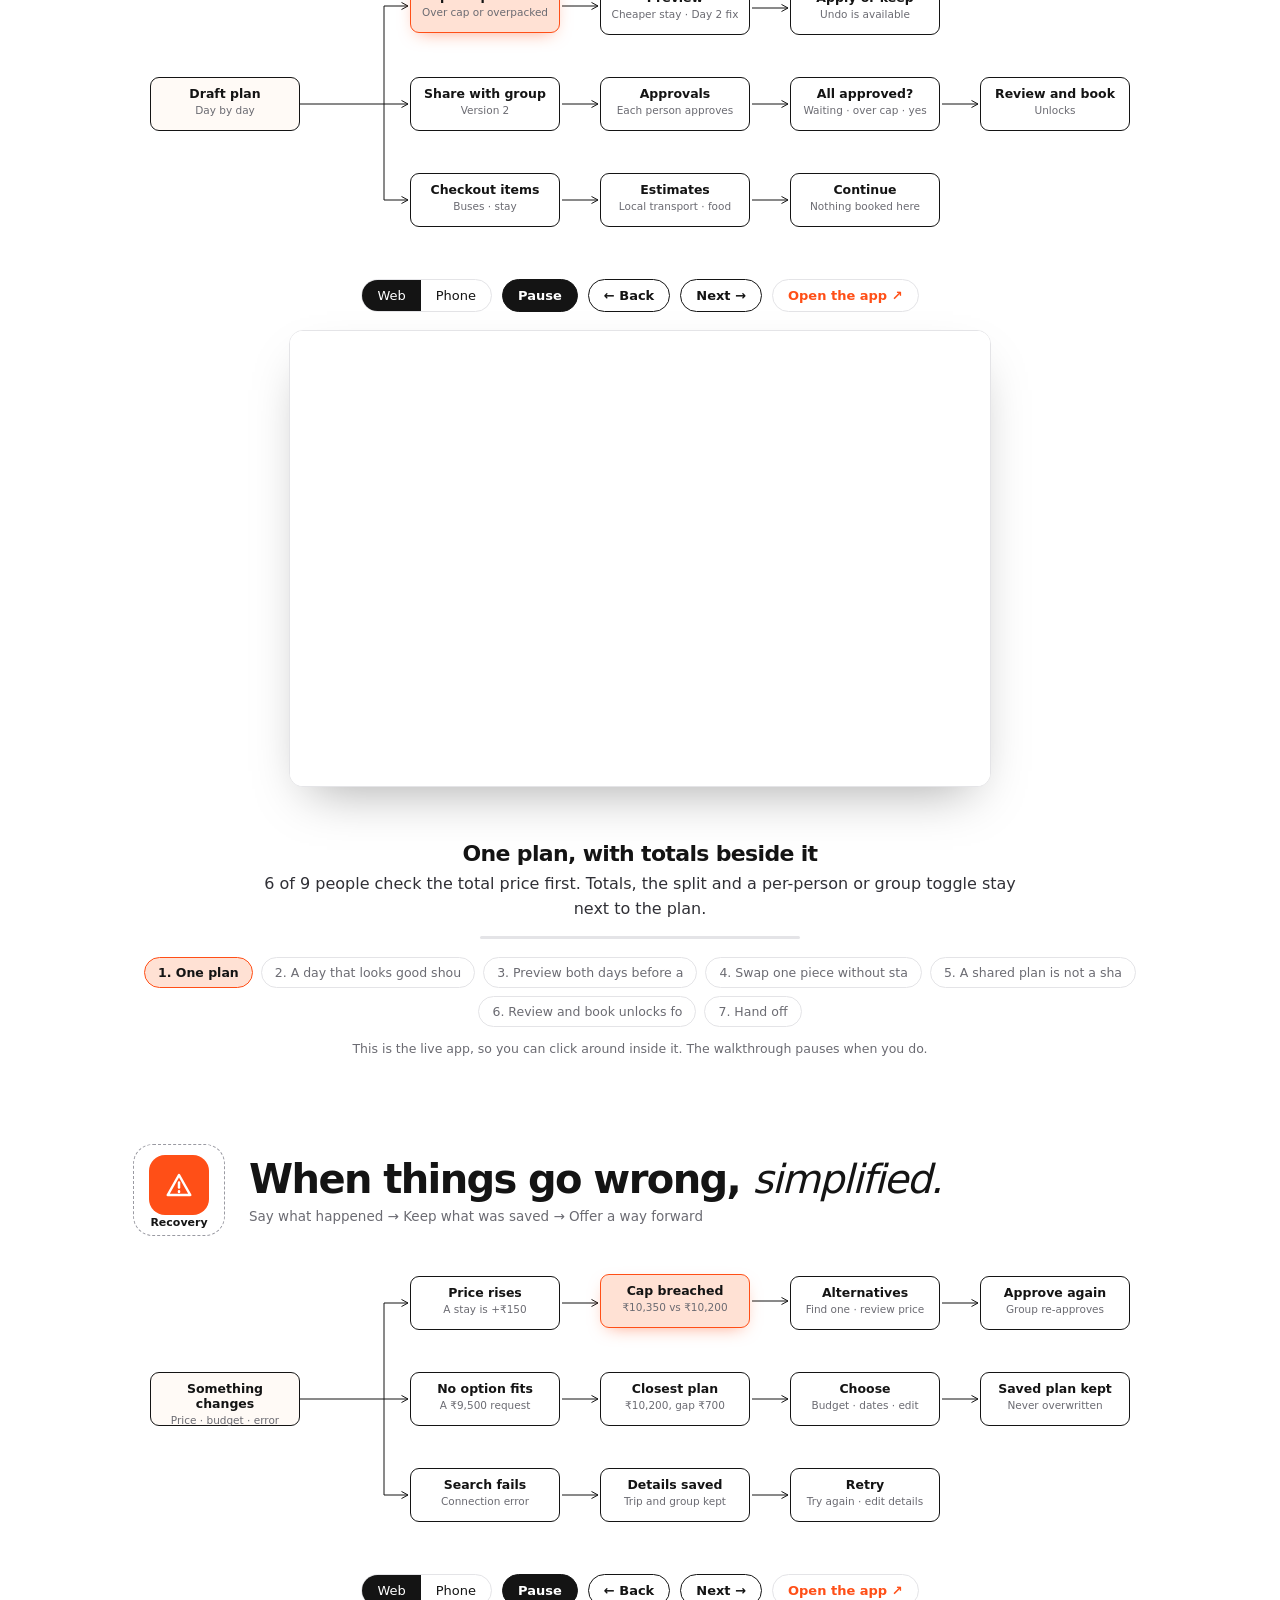
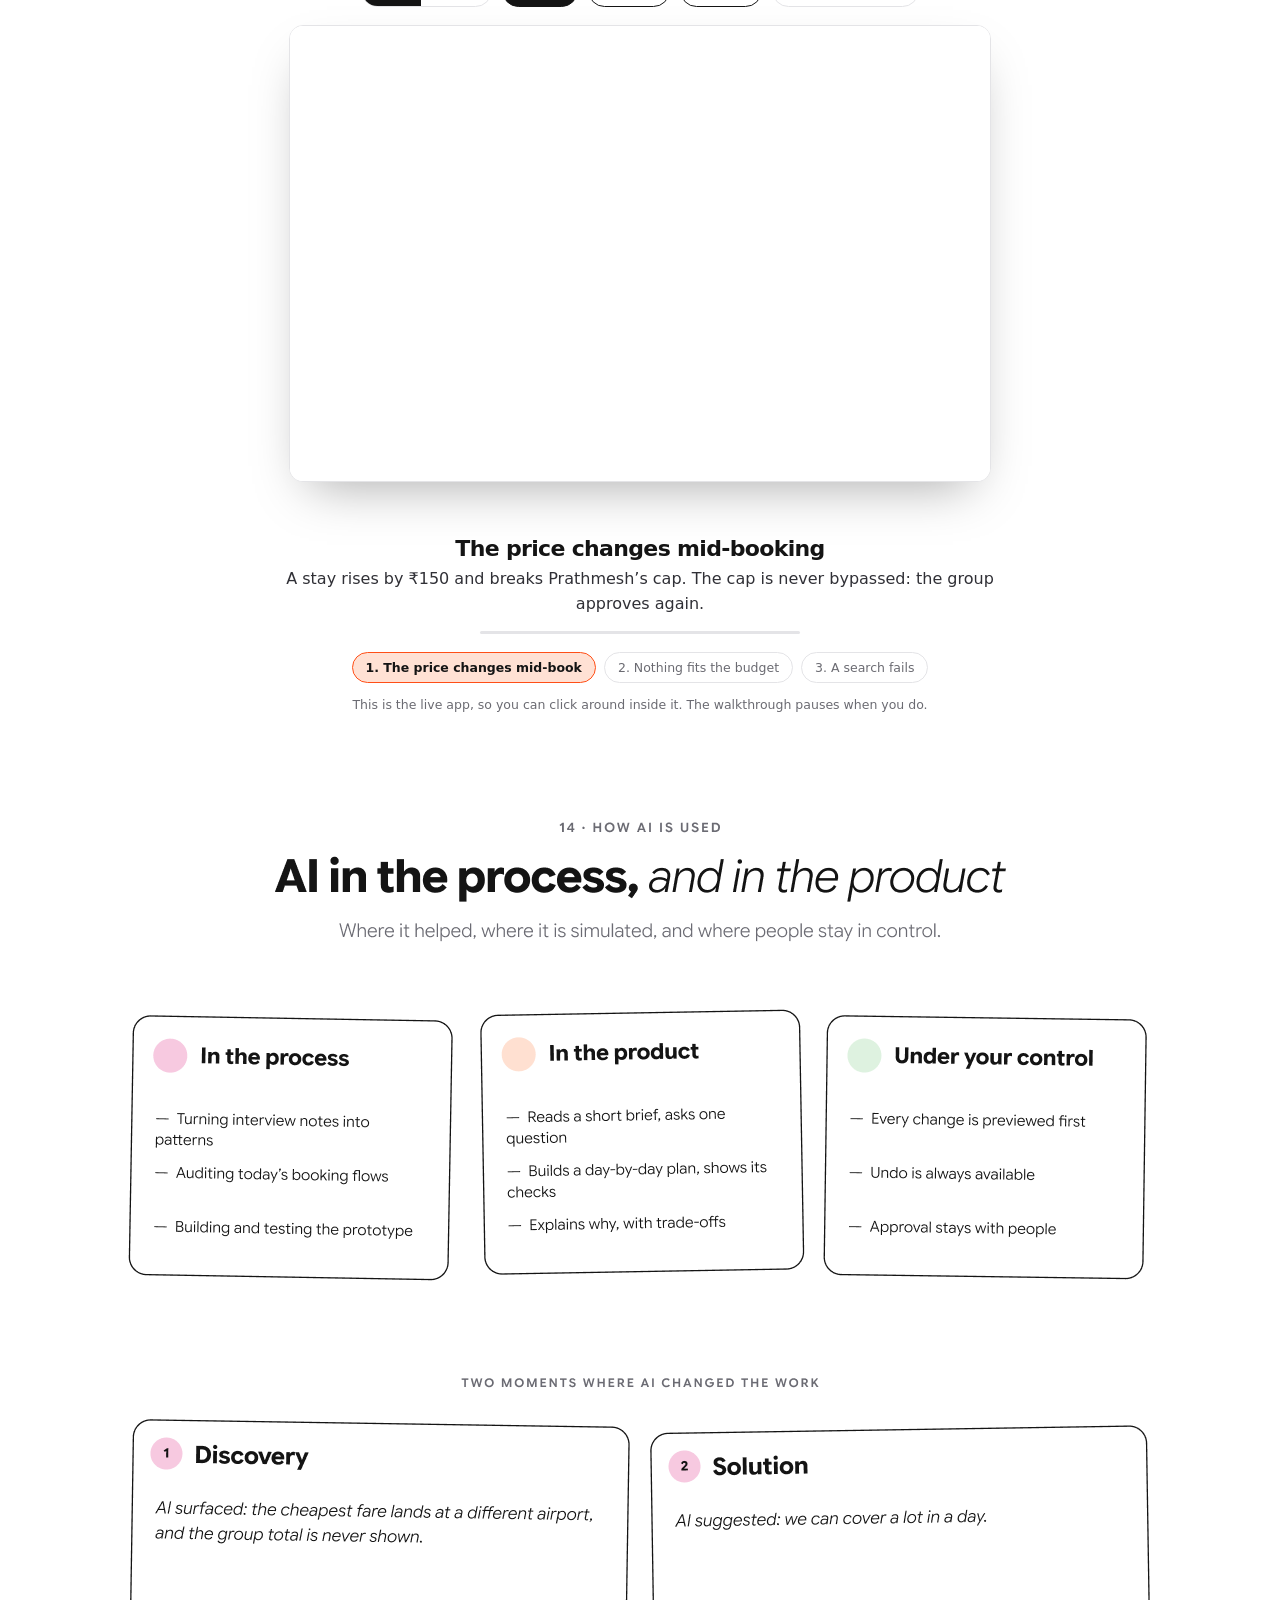
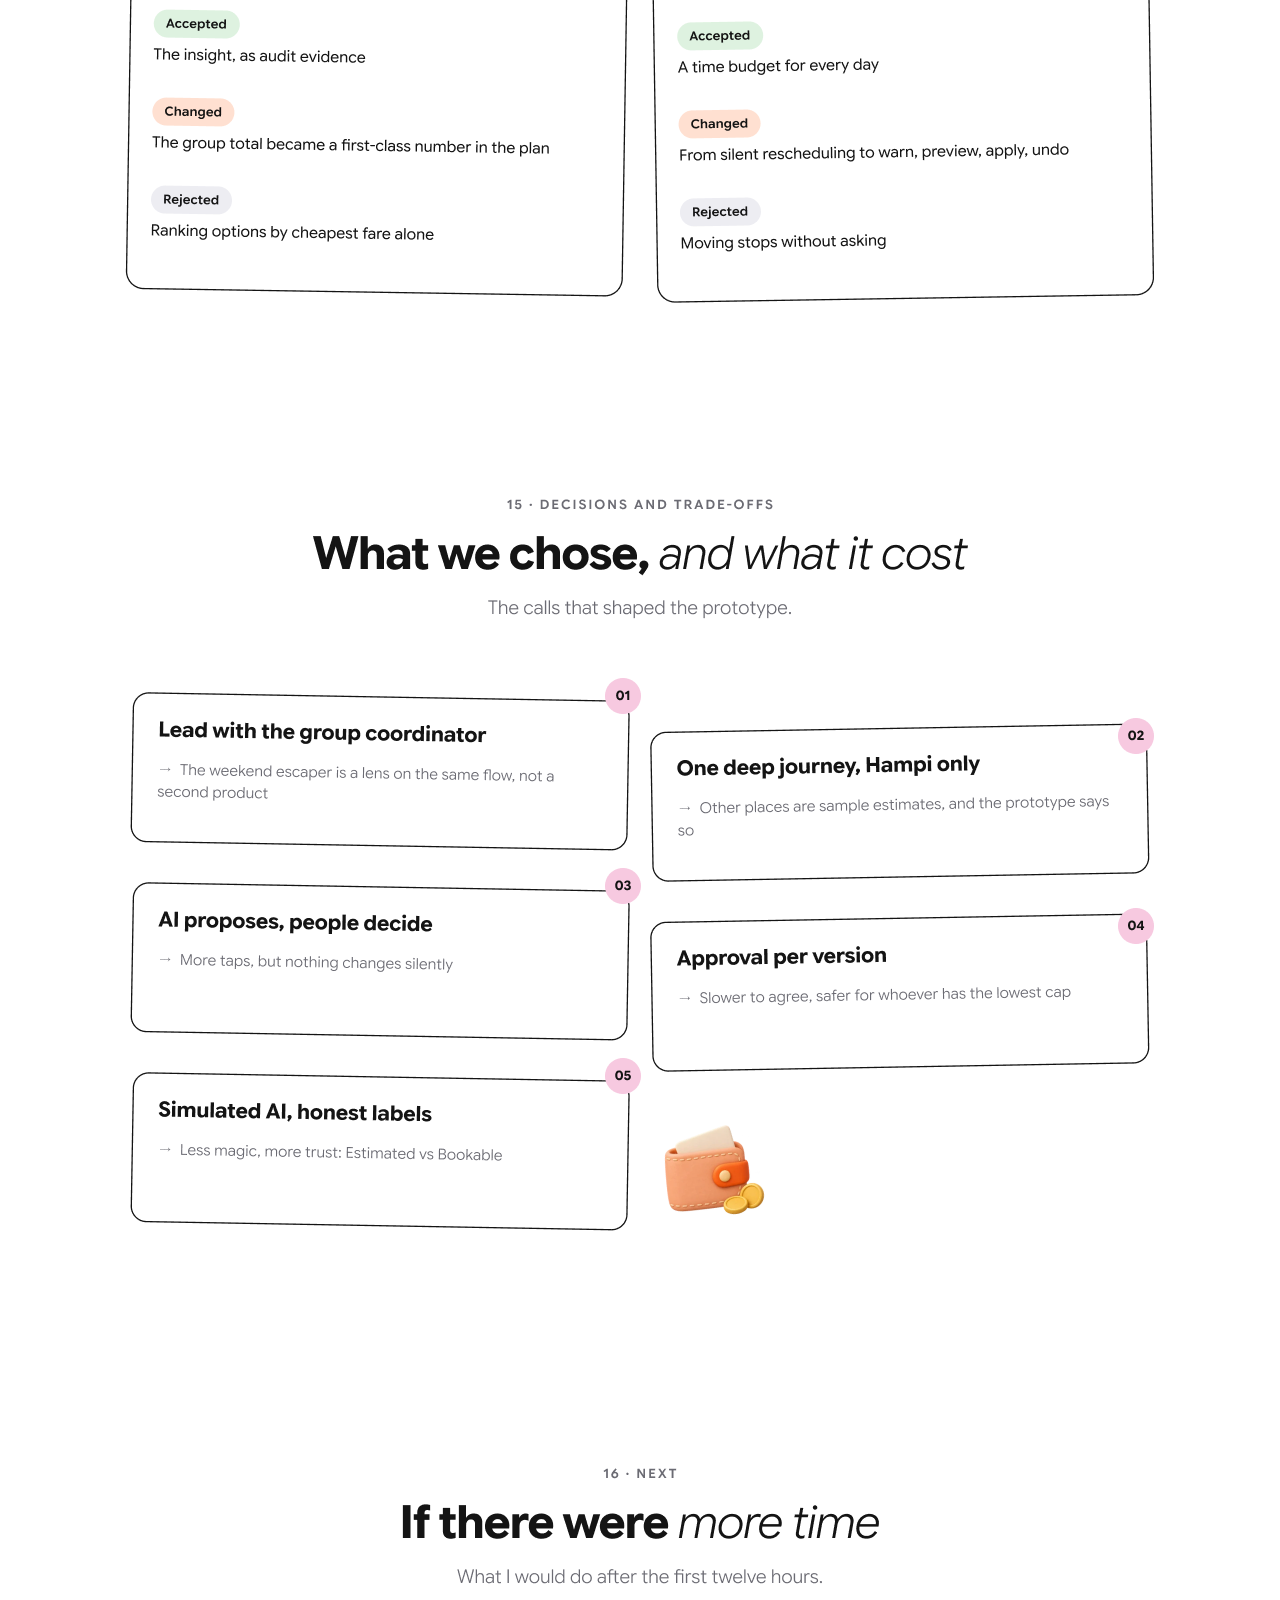
==== commit c47c1ea3: "One-page case study with live, annotated, animated prototype walkthroughs Co-Authored-By: Claude Son" ====
--- a/index.html
+++ b/index.html
@@ -1,13 +1,26 @@
 <!doctype html>
 <html lang="en"><head><meta charset="utf-8"><meta name="viewport" content="width=device-width,initial-scale=1">
-<title>Cleartrip, planned together · Presentation</title><link rel="stylesheet" href="style.css"></head>
+<title>Cleartrip, planned together · Case study</title>
+<meta name="description" content="An AI trip planner that helps friends decide, plan and agree on a trip together. Research to prototype, with the live prototype annotated step by step.">
+<link rel="stylesheet" href="site.css"></head>
 <body>
-<header class="top"><b>Cleartrip, planned together</b><nav><a class="on" href="index.html">Overview</a><a href="docs.html">Documentation</a><a href="docs.html#09-plan-together">User flows</a><a href="prototype.html">Annotated prototype</a></nav></header>
-<section class="hero"><h1>Cleartrip,<em>planned together.</em></h1>
-<p>An AI trip planner that helps friends decide, plan and agree on a trip together. Research to prototype, explained step by step.</p></section>
-<section class="cards">
-<a class="card" href="docs.html"><span class="n">1</span><h2>Documentation</h2><p>The project story, from the brief and nine conversations to four annotated user flows: flowcharts beside real screens, with notes on why each part works the way it does.</p><span class="go">Read the documentation →</span></a>
-<a class="card" href="prototype.html"><span class="n">2</span><h2>Annotated prototype</h2><p>The live working app, step by step, with numbered pins and the reasoning behind every screen.</p><span class="go">Walk through the flow →</span></a>
-</section>
-<p class="links">Try the app yourself: <a href="https://rushabhm-blip.github.io/Cleartrip_ai_agent/">live prototype ↗</a><br>A concept for Cleartrip, not an official release. Prices, places and AI replies are samples. By Rushabh Mahore for the Razorpay Design assignment.</p>
+<header class="top"><b>Cleartrip, planned together</b><nav aria-label="Sections"><a href="#brief">Brief</a><a href="#people">People</a><a href="#research">Research</a><a href="#patterns">Patterns</a><a href="#directions">Directions</a><a href="#j1">Plan</a><a href="#j2">Decide</a><a href="#j3">Agree</a><a href="#j4">Recovery</a><a href="#ai">AI</a><a href="#next">Next</a></nav></header>
+<main class="page">
+<img id="top" src="docs/00-cover.png" alt="Cleartrip, planned together" width="1198">
+<img id="brief" src="docs/01-brief.png" alt="The brief" width="1198" loading="lazy">
+<img id="people" src="docs/02-personas.png" alt="Who it is for" width="1198" loading="lazy">
+<img id="research" src="docs/03-research.png" alt="What trip planning reveals" width="1198" loading="lazy">
+<img id="patterns" src="docs/04-patterns.png" alt="Patterns to possibilities" width="1198" loading="lazy">
+<img id="landscape" src="docs/05-landscape.png" alt="Where Cleartrip stands today" width="1198" loading="lazy">
+<img id="design-brief" src="docs/06-design-brief.png" alt="Design brief" width="1198" loading="lazy">
+<img id="directions" src="docs/07-directions.png" alt="Directions weighed" width="1198" loading="lazy">
+<div id="journeys"></div>
+<img id="ai" src="docs/14-ai.png" alt="How AI is used" width="1198" loading="lazy">
+<img id="decisions" src="docs/15-decisions.png" alt="Decisions and trade-offs" width="1198" loading="lazy">
+<img id="next" src="docs/16-next.png" alt="If there were more time" width="1198" loading="lazy">
+<section class="endnote rv"><h2>Try the <em>prototype</em></h2>
+<div class="lk"><a class="p" href="https://rushabhm-blip.github.io/Cleartrip_ai_agent/" target="_blank" rel="noopener">Open the live app ↗</a><a href="https://www.figma.com/design/tge5Cr7ZpAx8vvBgMAFqOJ/razorpay?node-id=0-1" target="_blank" rel="noopener">Figma board ↗</a></div>
+<small>Rushabh Mahore · Razorpay Design assignment<br>A concept for Cleartrip, not an official release. Prices, places and AI replies are samples.</small></section>
+</main>
+<script src="site.js"></script>
 </body></html>
--- a/site.css
+++ b/site.css
@@ -0,0 +1,76 @@
+/* single-page case study: images for the story, live prototype wherever there is a screen */
+:root{--ink:#141414;--grey:#6b6b72;--line:#e4e4e7;--orange:#ff4f17;--peach:#ffe1d4;--pink:#f8c9e0;--cream:#fff7f0}
+*{box-sizing:border-box}html{scroll-behavior:smooth}
+body{margin:0;font-family:"Google Sans","Google Sans Flex","Inter",system-ui,-apple-system,Segoe UI,Roboto,sans-serif;color:var(--ink);background:#fff;-webkit-font-smoothing:antialiased}
+a{color:inherit}
+.top{display:flex;align-items:center;justify-content:space-between;gap:16px;padding:12px 28px;border-bottom:1px solid var(--line);position:sticky;top:0;background:rgba(255,255,255,.93);backdrop-filter:blur(8px);z-index:50}
+.top b{font-weight:700;letter-spacing:-.01em;white-space:nowrap}.top nav{display:flex;gap:2px;flex-wrap:wrap;justify-content:flex-end}
+.top nav a{text-decoration:none;font-size:13.5px;font-weight:500;padding:7px 12px;border-radius:99px}.top nav a:hover{background:var(--cream)}
+.page{max-width:1198px;margin:0 auto}
+.page>img{display:block;width:100%;height:auto}
+.rv{opacity:0;transform:translateY(26px);transition:opacity .7s ease,transform .7s ease}.rv.in{opacity:1;transform:none}
+/* journey */
+.jr{padding:64px 0 24px;position:relative}
+.jh{display:flex;gap:24px;align-items:center;padding:0 92px}
+.tile{flex:0 0 92px;height:92px;border:1px dashed #9a9aa2;border-radius:20px;display:grid;place-items:center;position:relative;background:#fff}
+.tile i{width:60px;height:60px;border-radius:16px;background:var(--orange);display:grid;place-items:center;margin-top:-10px}
+.tile i svg{width:30px;height:30px;stroke:#fff;fill:none;stroke-width:2;stroke-linecap:round;stroke-linejoin:round}
+.tile span{position:absolute;bottom:6px;left:0;right:0;text-align:center;font-size:11px;font-weight:600}
+.jh h2{font-size:clamp(28px,4.2vw,40px);font-weight:700;letter-spacing:-.04em;margin:0}.jh h2 em{font-weight:300}
+.jh p{margin:6px 0 0;font-size:13.5px;color:var(--grey)}
+/* flow */
+.flowwrap{padding:34px 60px 0;overflow-x:auto}
+.flow{position:relative;display:grid;grid-template-columns:150px 30px repeat(4,150px);column-gap:40px;row-gap:42px;width:max-content;margin:0 auto;padding:6px 32px}
+.fn{width:150px;height:54px;border:1px solid var(--ink);border-radius:9px;background:#fff;text-align:center;padding:8px 6px;font-size:12.5px;font-weight:600;line-height:1.2;transition:background .35s,border-color .35s,box-shadow .35s,transform .35s;opacity:0}
+.fn small{display:block;font-size:10.5px;font-weight:300;color:var(--grey);margin-top:3px}
+.fn.in{opacity:1}.fn.done{background:#fffaf6}.fn.on{background:var(--peach);border-color:var(--orange);box-shadow:0 6px 18px -8px rgba(255,79,23,.6);transform:translateY(-2px)}
+.fn.st{grid-row:1/4;grid-column:1;align-self:center}
+.fl-svg{position:absolute;left:0;top:0;pointer-events:none;overflow:visible}
+.fl-svg path{fill:none;stroke:var(--ink);stroke-width:1}.fl-svg .ah{stroke-linecap:round;stroke-linejoin:round}
+/* stage */
+.stagebox{margin:46px 28px 0}
+.ctl{display:flex;align-items:center;gap:10px;flex-wrap:wrap;justify-content:center;margin-bottom:18px}
+.seg{display:inline-flex;border:1px solid var(--line);border-radius:99px;overflow:hidden;background:#fff}
+.seg button,.ctl>button,.ctl>a{border:0;background:none;font:inherit;font-size:13px;padding:8px 15px;cursor:pointer;color:var(--ink);text-decoration:none}
+.seg button.on{background:var(--ink);color:#fff}
+.ctl>button,.ctl>a{border:1px solid var(--ink);border-radius:99px;font-weight:600}.ctl>button.pl{background:var(--ink);color:#fff}
+.ctl>a{border-color:var(--line);color:var(--orange);border:1px solid var(--line)}
+.stage{position:relative;display:grid;grid-template-columns:1fr auto 1fr;align-items:start;min-height:420px}
+.gut{position:relative;min-height:100%}
+.dev{position:relative;background:#fff;box-shadow:0 22px 50px -20px rgba(0,0,0,.35);transition:width .5s,height .5s,border-radius .4s}
+.dev.web{border:1px solid var(--line);border-radius:14px;overflow:hidden}
+.dev.phone{border:9px solid #221c28;border-radius:46px;overflow:hidden;background:#221c28}
+.dev .vp{position:relative;overflow:hidden;background:#fff}
+.dev.phone .vp{border-radius:36px}
+.dev iframe{position:absolute;left:0;top:0;border:0;transform-origin:0 0;background:#fff}
+.cur{position:absolute;left:0;top:0;width:26px;height:26px;z-index:6;pointer-events:none;opacity:0;transition:transform .8s cubic-bezier(.4,0,.2,1),opacity .25s;filter:drop-shadow(0 3px 5px rgba(0,0,0,.3))}
+.cur.show{opacity:1}.cur svg{width:26px;height:26px}
+.rip{position:absolute;width:34px;height:34px;margin:-17px 0 0 -17px;border-radius:50%;border:2px solid var(--orange);z-index:5;pointer-events:none;animation:rip .6s ease-out forwards}
+@keyframes rip{from{transform:scale(.3);opacity:1}to{transform:scale(1.5);opacity:0}}
+.pinl{position:absolute;left:0;top:0;z-index:4;pointer-events:none}
+.pin{position:absolute;width:24px;height:24px;margin:-12px 0 0 -12px;border-radius:50%;background:var(--pink);border:2px solid #fff;box-shadow:0 2px 8px rgba(0,0,0,.28);display:grid;place-items:center;font-size:11.5px;font-weight:700;transform:scale(0);animation:pop .45s cubic-bezier(.3,1.6,.5,1) forwards}
+.pin::after{content:"";position:absolute;inset:-6px;border-radius:50%;border:2px solid var(--orange);opacity:0;animation:pulse 1.8s ease-out 0.5s infinite}
+@keyframes pop{to{transform:scale(1)}}@keyframes pulse{0%{transform:scale(.7);opacity:.7}100%{transform:scale(1.5);opacity:0}}
+.ann{position:absolute;inset:0;pointer-events:none;overflow:visible;z-index:3}
+.ann path{fill:none;stroke:var(--ink);stroke-width:1;stroke-dasharray:var(--len);stroke-dashoffset:var(--len);animation:draw .6s ease forwards}
+.ann circle{fill:var(--ink)}
+@keyframes draw{to{stroke-dashoffset:0}}
+.lab{position:absolute;width:176px;font-size:13px;font-weight:500;line-height:1.35;opacity:0;animation:fadeup .5s ease forwards;display:flex;gap:8px}
+.lab b{flex:0 0 20px;height:20px;border-radius:50%;background:var(--pink);display:grid;place-items:center;font-size:10.5px}
+.lab.l{text-align:right;flex-direction:row-reverse}.lab.l span{flex:1}.lab.r span{flex:1}
+@keyframes fadeup{from{opacity:0;transform:translateY(6px)}to{opacity:1;transform:none}}
+.cap{max-width:760px;margin:26px auto 0;text-align:center}
+.cap h3{font-size:22px;letter-spacing:-.03em;margin:0 0 6px}.cap p{margin:0;font-size:16px;line-height:1.55;font-weight:300;color:#303036;min-height:50px}
+.dots{display:flex;gap:8px;justify-content:center;margin:18px 0 6px;flex-wrap:wrap}
+.dots button{border:1px solid var(--line);background:#fff;font:inherit;font-size:12.5px;padding:7px 13px;border-radius:99px;cursor:pointer;color:var(--grey)}
+.dots button.on{background:var(--peach);border-color:var(--orange);color:var(--ink);font-weight:600}
+.dots button.dn{color:var(--ink)}
+.bar{height:3px;background:var(--line);border-radius:3px;max-width:320px;margin:14px auto 0;overflow:hidden}.bar i{display:block;height:100%;width:0;background:var(--orange)}
+.hint{font-size:12.5px;color:var(--grey);text-align:center;margin:14px 0 0}
+.endnote{max-width:760px;margin:80px auto 0;padding:0 24px;text-align:center}
+.endnote h2{font-size:clamp(30px,5vw,52px);letter-spacing:-.04em;margin:0}.endnote h2 em{font-weight:300}
+.endnote .lk{margin-top:26px;display:flex;gap:12px;justify-content:center;flex-wrap:wrap}
+.endnote .lk a{text-decoration:none;font-weight:600;padding:12px 22px;border-radius:99px;border:1.3px solid var(--ink)}.endnote .lk a.p{background:var(--ink);color:#fff}
+.endnote small{display:block;margin:40px 0 70px;color:var(--grey);line-height:1.6}
+@media(max-width:900px){.jh{padding:0 24px}.stage{grid-template-columns:1fr}.gut{display:none}.dev{margin:0 auto}.stagebox{margin:30px 12px 0}.top nav a{padding:6px 8px;font-size:12.5px}.top b{display:none}}
+@media(prefers-reduced-motion:reduce){.rv{opacity:1;transform:none;transition:none}.pin,.lab,.ann path{animation-duration:.01s}.pin::after{display:none}}
